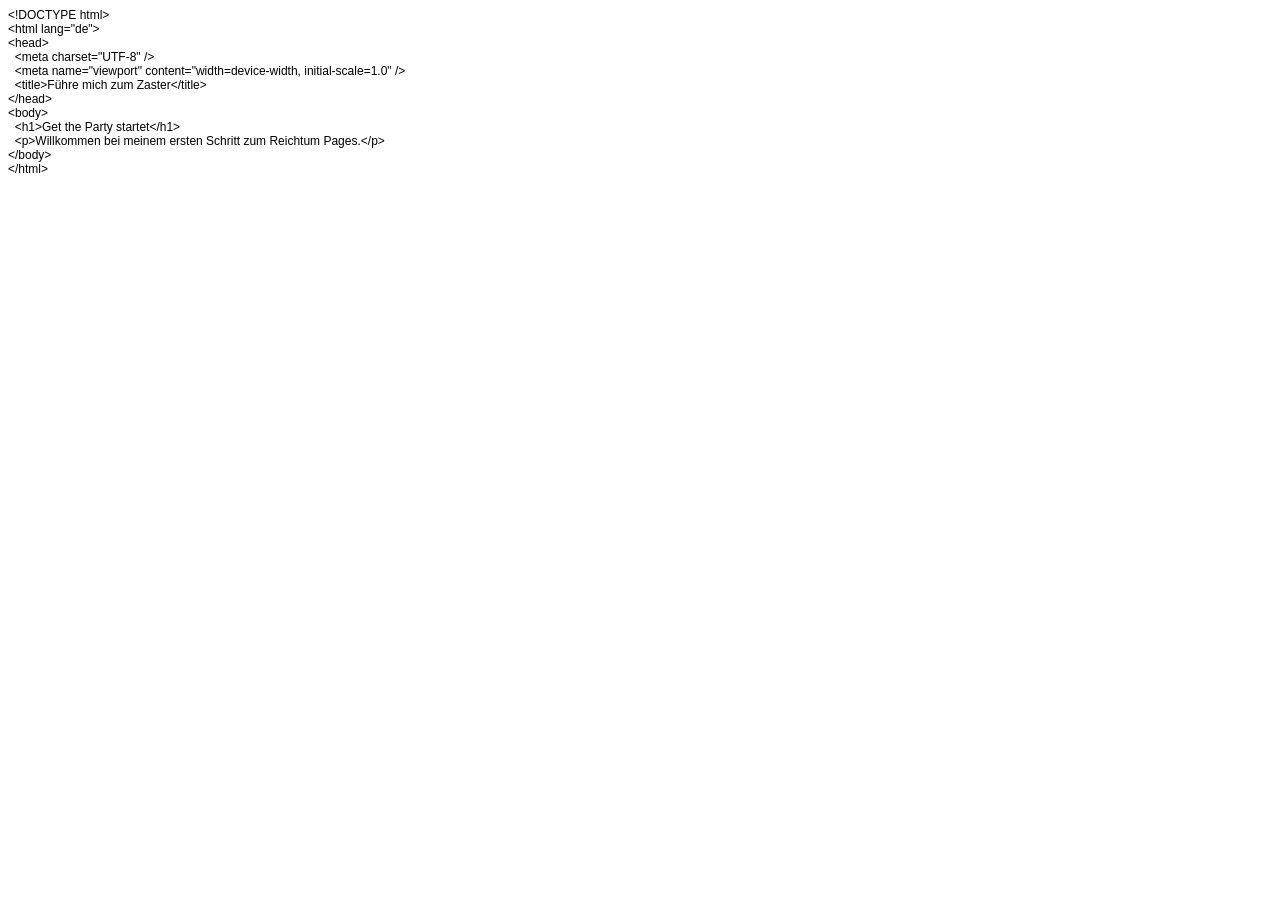
==== index.html @ fc2e339b "Add files via upload" ====
<!DOCTYPE html PUBLIC "-//W3C//DTD HTML 4.01//EN" "http://www.w3.org/TR/html4/strict.dtd">
<html>
<head>
  <meta http-equiv="Content-Type" content="text/html; charset=utf-8">
  <meta http-equiv="Content-Style-Type" content="text/css">
  <title></title>
  <meta name="Generator" content="Cocoa HTML Writer">
  <meta name="CocoaVersion" content="2575.6">
  <style type="text/css">
    p.p1 {margin: 0.0px 0.0px 0.0px 0.0px; font: 12.0px Helvetica}
  </style>
</head>
<body>
<p class="p1">&lt;!DOCTYPE html&gt;</p>
<p class="p1">&lt;html lang="de"&gt;</p>
<p class="p1">&lt;head&gt;</p>
<p class="p1"><span class="Apple-converted-space">  </span>&lt;meta charset="UTF-8" /&gt;</p>
<p class="p1"><span class="Apple-converted-space">  </span>&lt;meta name="viewport" content="width=device-width, initial-scale=1.0" /&gt;</p>
<p class="p1"><span class="Apple-converted-space">  </span>&lt;title&gt;Führe mich zum Zaster&lt;/title&gt;</p>
<p class="p1">&lt;/head&gt;</p>
<p class="p1">&lt;body&gt;</p>
<p class="p1"><span class="Apple-converted-space">  </span>&lt;h1&gt;Get the Party startet&lt;/h1&gt;</p>
<p class="p1"><span class="Apple-converted-space">  </span>&lt;p&gt;Willkommen bei meinem ersten Schritt zum Reichtum Pages.&lt;/p&gt;</p>
<p class="p1">&lt;/body&gt;</p>
<p class="p1">&lt;/html&gt;</p>
</body>
</html>
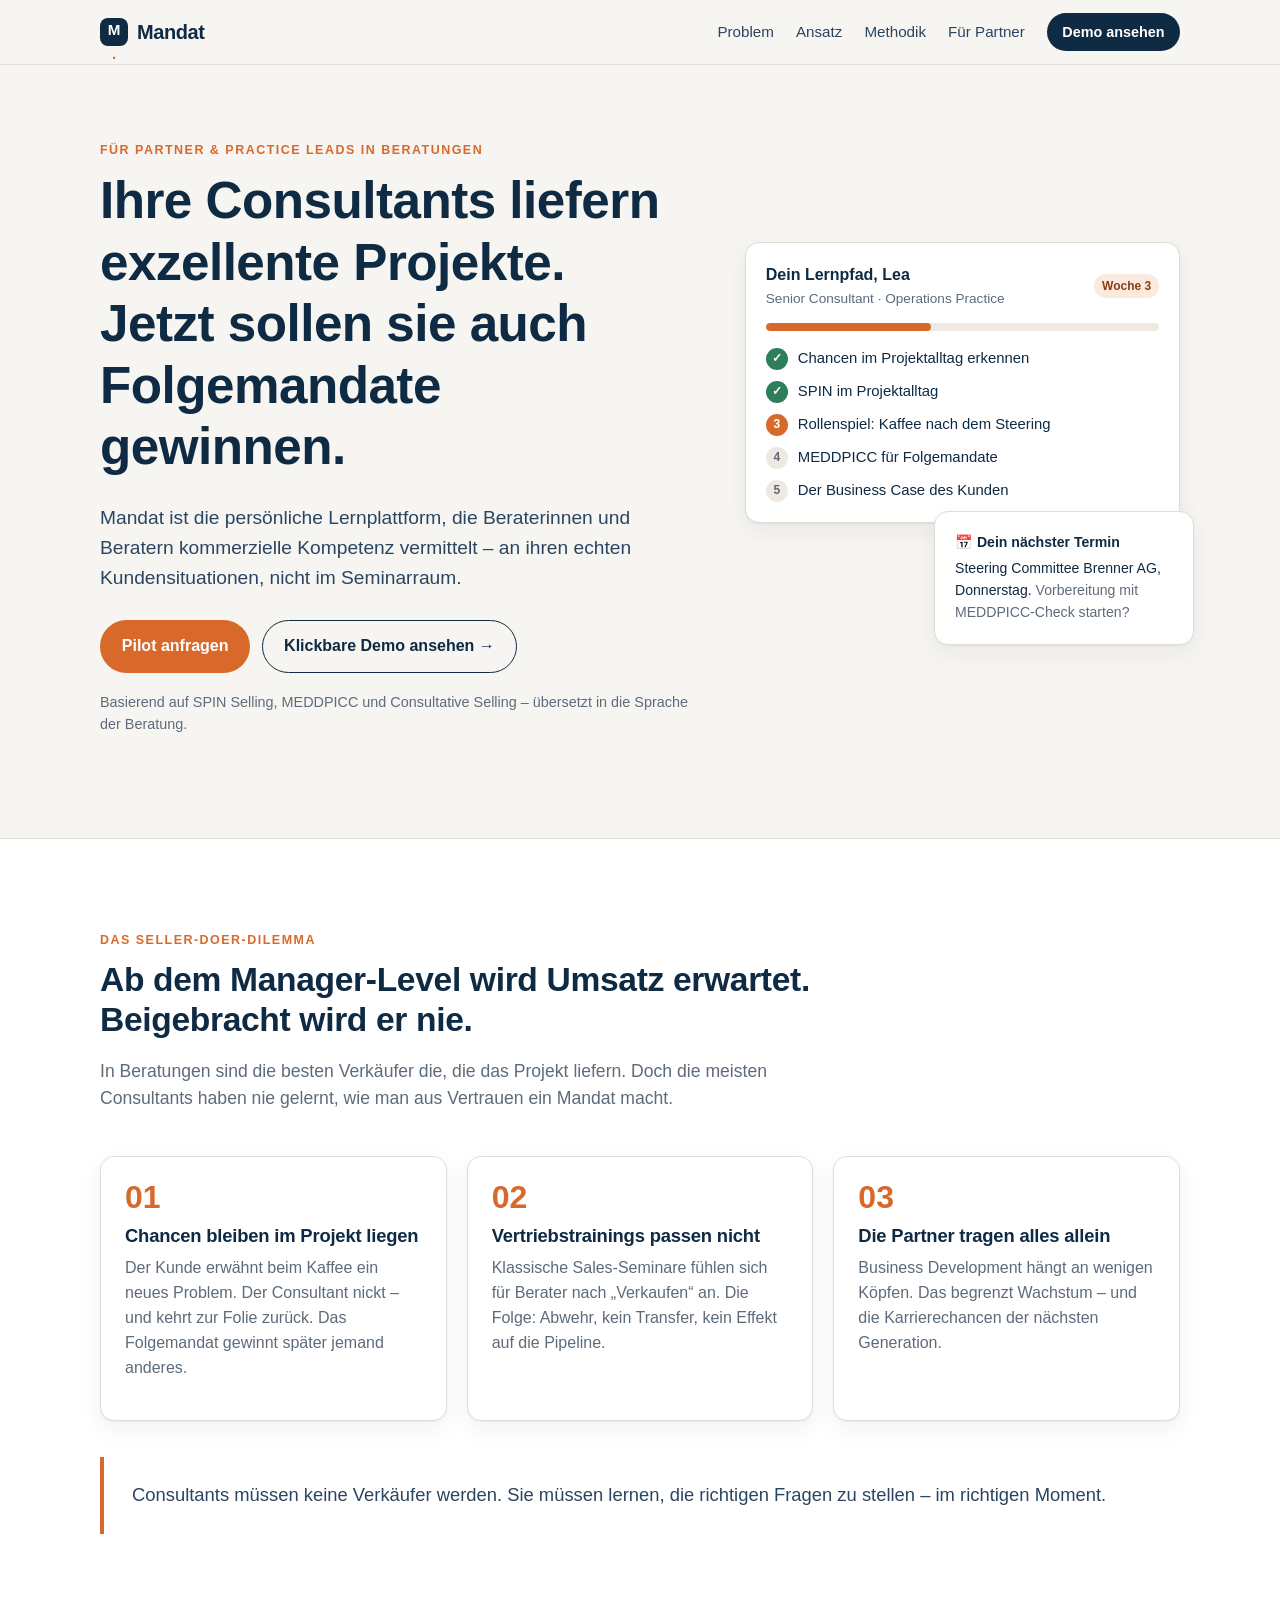
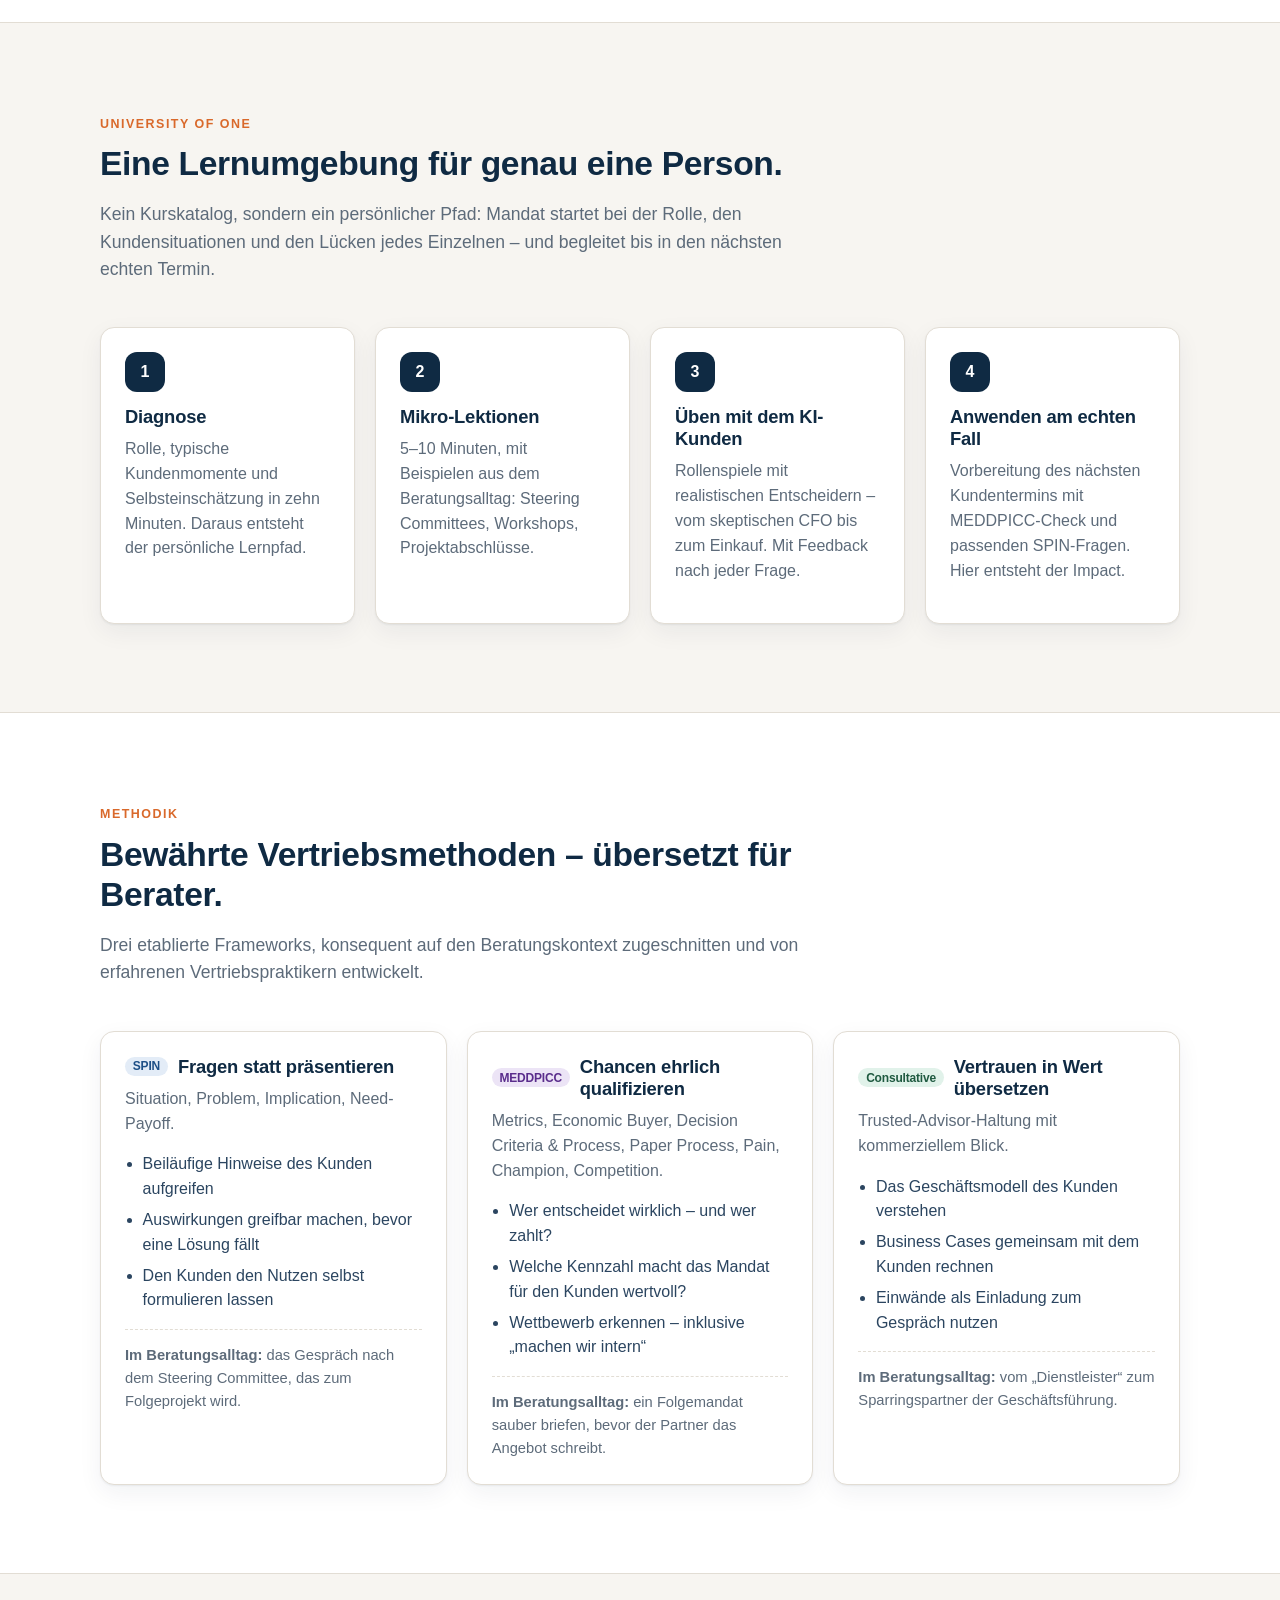
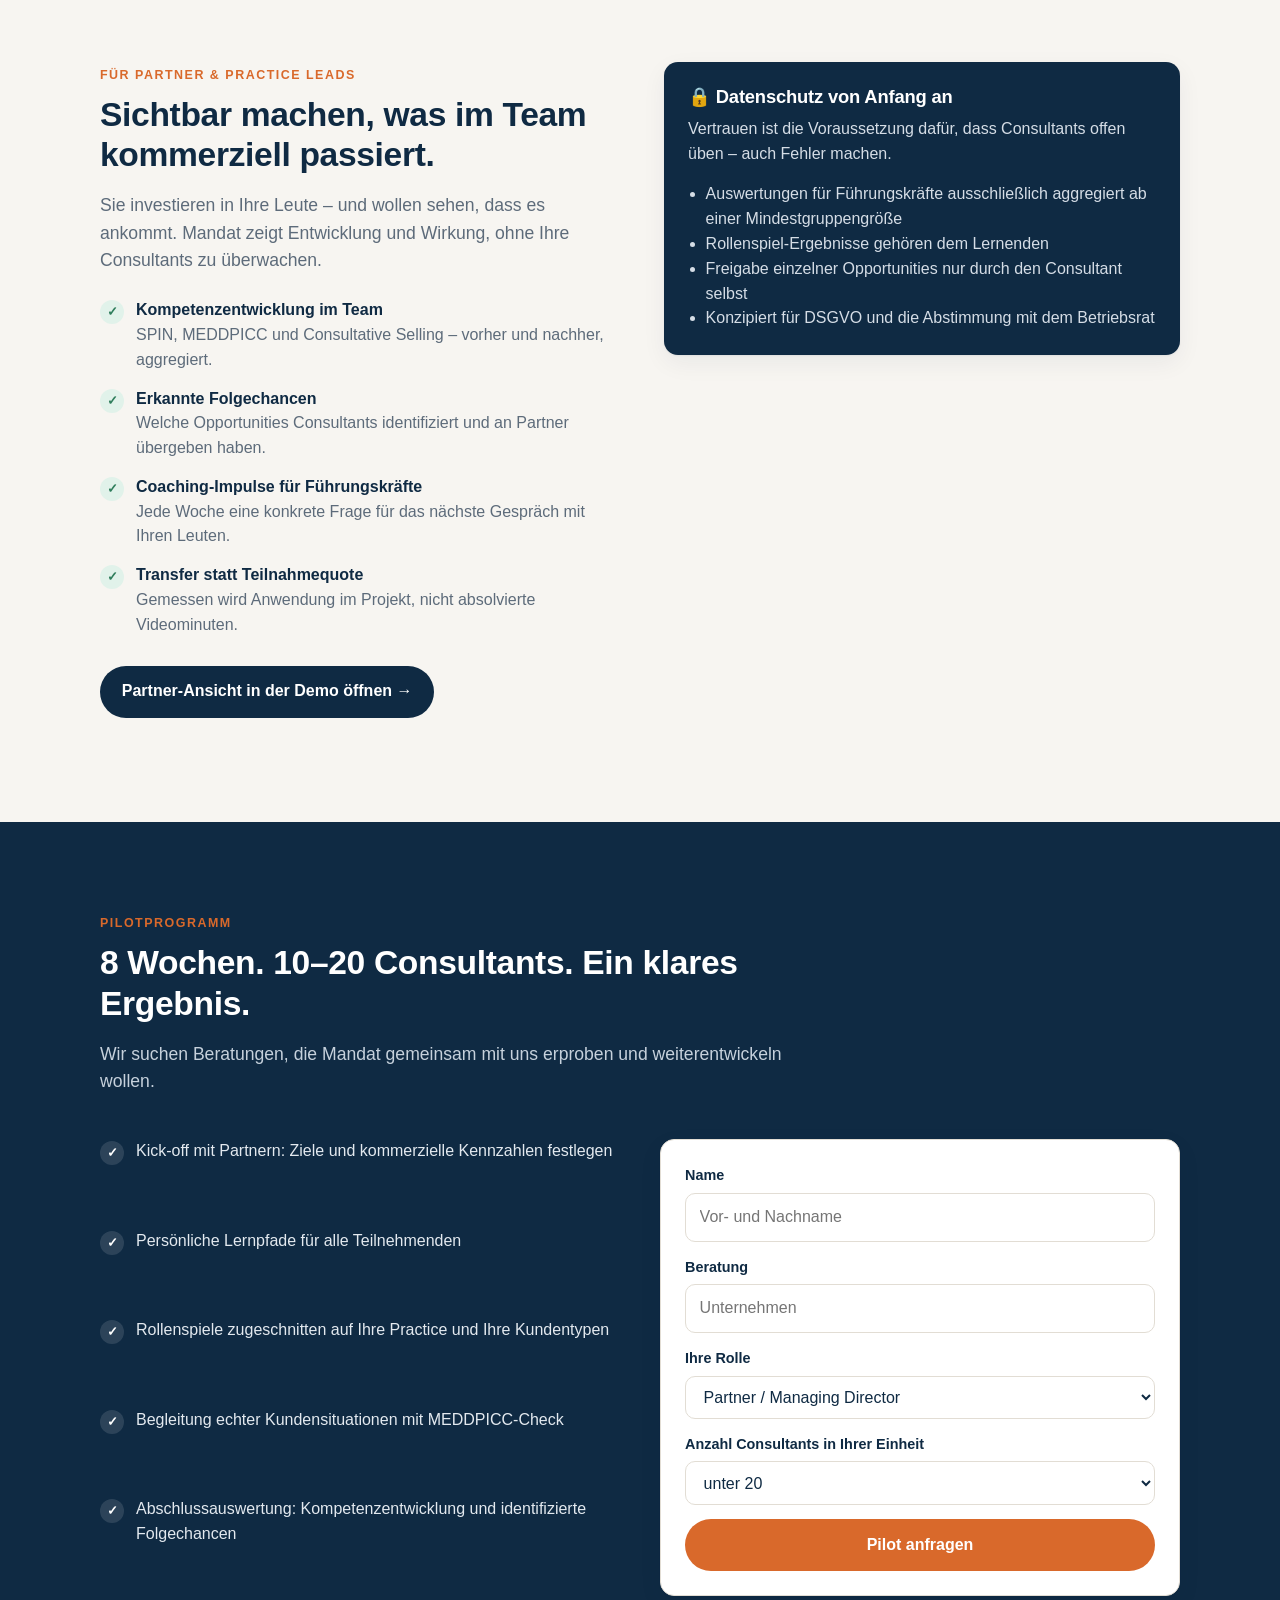
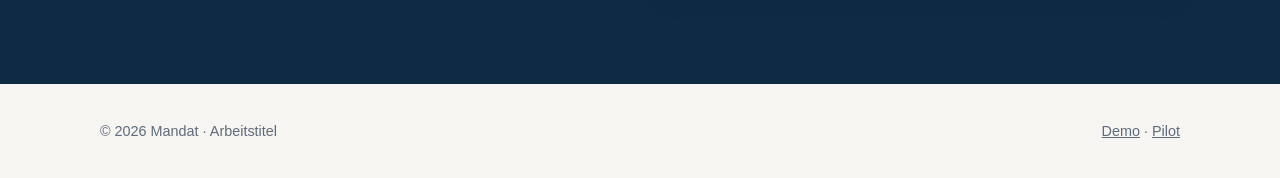
==== commit 52617f68: "Landingpage und klickbare Demo für Lernplattform Mandat Landingpage für Partner/Practice Leads in Be" ====
--- a/index.html
+++ b/index.html
@@ -1,27 +1,356 @@
-<!DOCTYPE html PUBLIC "-//W3C//DTD HTML 4.01//EN" "http://www.w3.org/TR/html4/strict.dtd">
-<html>
+<!DOCTYPE html>
+<html lang="de">
 <head>
-  <meta http-equiv="Content-Type" content="text/html; charset=utf-8">
-  <meta http-equiv="Content-Style-Type" content="text/css">
-  <title></title>
-  <meta name="Generator" content="Cocoa HTML Writer">
-  <meta name="CocoaVersion" content="2575.6">
-  <style type="text/css">
-    p.p1 {margin: 0.0px 0.0px 0.0px 0.0px; font: 12.0px Helvetica}
+  <meta charset="UTF-8" />
+  <meta name="viewport" content="width=device-width, initial-scale=1.0" />
+  <title>Mandat – Kommerzielle Kompetenz für Consultants</title>
+  <meta name="description" content="Die persönliche Lernplattform, die Consultants befähigt, Folgemandate zu erkennen und zu gewinnen – mit SPIN, MEDDPICC und Consultative Selling." />
+  <link rel="stylesheet" href="styles.css" />
+  <style>
+    header.site {
+      position: sticky; top: 0; z-index: 10; background: rgba(247, 245, 241, .92);
+      backdrop-filter: blur(8px); border-bottom: 1px solid var(--line);
+    }
+    header.site .container { display: flex; align-items: center; justify-content: space-between; height: 64px; gap: 16px; }
+    header.site nav { display: flex; gap: 22px; align-items: center; }
+    header.site nav a.link { text-decoration: none; color: var(--ink-2); font-weight: 500; font-size: .95rem; }
+    header.site nav a.link:hover { color: var(--accent); }
+    @media (max-width: 860px) { header.site nav a.link { display: none; } }
+
+    section { padding: 88px 0; }
+    section.alt { background: var(--surface); border-top: 1px solid var(--line); border-bottom: 1px solid var(--line); }
+    .section-head { max-width: 720px; margin-bottom: 44px; }
+    .section-head p { font-size: 1.1rem; color: var(--muted); }
+
+    /* Hero */
+    .hero { padding: 72px 0 88px; }
+    .hero-grid { display: grid; grid-template-columns: 1.15fr .85fr; gap: 56px; align-items: center; }
+    .hero p.lead { font-size: 1.2rem; color: var(--ink-2); max-width: 560px; }
+    .hero-ctas { display: flex; flex-wrap: wrap; gap: 12px; margin-top: 28px; }
+    .hero-note { margin-top: 18px; font-size: .9rem; color: var(--muted); }
+    @media (max-width: 900px) { .hero-grid { grid-template-columns: 1fr; gap: 40px; } }
+
+    .mock { position: relative; }
+    .mock .card { padding: 20px; }
+    .mock-top { display: flex; justify-content: space-between; align-items: center; margin-bottom: 14px; }
+    .mock-title { font-weight: 700; }
+    .mock-meta { font-size: .85rem; color: var(--muted); }
+    .progress { height: 8px; background: #eee9e1; border-radius: 99px; overflow: hidden; }
+    .progress > i { display: block; height: 100%; background: var(--accent); border-radius: 99px; }
+    .mock-steps { list-style: none; padding: 0; margin: 16px 0 0; display: grid; gap: 10px; }
+    .mock-steps li { display: flex; gap: 10px; align-items: center; font-size: .93rem; }
+    .dot { width: 22px; height: 22px; border-radius: 50%; display: grid; place-items: center; font-size: .75rem; font-weight: 700; flex: none; }
+    .dot.done { background: var(--good); color: #fff; }
+    .dot.now { background: var(--accent); color: #fff; }
+    .dot.todo { background: #eee9e1; color: var(--muted); }
+    .mock-float {
+      position: relative; width: 260px; margin: -12px -14px 0 auto; padding: 14px 16px;
+      font-size: .88rem;
+    }
+    .mock-float b { display: block; margin-bottom: 4px; }
+    @media (max-width: 520px) { .mock-float { width: auto; margin: 14px 0 0; } }
+
+    /* Grids */
+    .grid-3 { display: grid; grid-template-columns: repeat(3, 1fr); gap: 20px; }
+    .grid-4 { display: grid; grid-template-columns: repeat(4, 1fr); gap: 20px; }
+    @media (max-width: 960px) { .grid-4 { grid-template-columns: repeat(2, 1fr); } }
+    @media (max-width: 760px) { .grid-3, .grid-4 { grid-template-columns: 1fr; } }
+
+    .pain .num { font-size: 2rem; font-weight: 800; color: var(--accent); line-height: 1; margin-bottom: 12px; }
+    .quote {
+      margin-top: 36px; padding: 24px 28px; border-left: 4px solid var(--accent); background: var(--surface);
+      border-radius: 0 var(--radius) var(--radius) 0; font-size: 1.15rem; color: var(--ink-2);
+    }
+
+    .step .n {
+      width: 40px; height: 40px; border-radius: 12px; background: var(--ink); color: #fff;
+      display: grid; place-items: center; font-weight: 800; margin-bottom: 14px;
+    }
+
+    .method h3 { display: flex; align-items: center; gap: 10px; }
+    .method ul { padding-left: 1.1em; margin: 12px 0 0; color: var(--ink-2); }
+    .method li { margin-bottom: 6px; }
+    .method .translate { margin-top: 16px; padding-top: 14px; border-top: 1px dashed var(--line); font-size: .92rem; color: var(--muted); }
+
+    .split { display: grid; grid-template-columns: 1fr 1fr; gap: 48px; align-items: start; }
+    @media (max-width: 900px) { .split { grid-template-columns: 1fr; } }
+    .checklist { list-style: none; padding: 0; margin: 0; display: grid; gap: 14px; }
+    .checklist li { display: flex; gap: 12px; }
+    .checklist li::before {
+      content: "✓"; flex: none; width: 24px; height: 24px; border-radius: 50%; background: var(--good-soft);
+      color: var(--good); display: grid; place-items: center; font-weight: 800; font-size: .8rem; margin-top: 2px;
+    }
+    .privacy { background: var(--ink); color: #fff; border: none; }
+    .privacy h3 { color: #fff; }
+    .privacy p, .privacy li { color: #d5dde6; }
+    .privacy ul { padding-left: 1.1em; margin: 0; }
+
+    .pilot { background: var(--ink); color: #fff; }
+    .pilot .section-head p { color: #c6d1dc; }
+    .pilot-grid { display: grid; grid-template-columns: 1fr 1fr; gap: 40px; }
+    @media (max-width: 900px) { .pilot-grid { grid-template-columns: 1fr; } }
+    .pilot .checklist li { color: #e3e9ef; }
+    .pilot .checklist li::before { background: rgba(255,255,255,.12); color: #fff; }
+    form.card { color: var(--ink); }
+    label { display: block; font-weight: 600; font-size: .9rem; margin-bottom: 6px; }
+    input, select, textarea {
+      width: 100%; font: inherit; padding: .7em .85em; border: 1.5px solid var(--line); border-radius: 10px;
+      background: #fff; color: var(--ink); margin-bottom: 14px;
+    }
+    input:focus, select:focus, textarea:focus { outline: none; border-color: var(--accent); }
+    .form-ok { display: none; padding: 14px; background: var(--good-soft); color: #1f5a40; border-radius: 10px; font-weight: 500; }
+
+    footer { padding: 36px 0; font-size: .9rem; color: var(--muted); }
+    footer .container { display: flex; justify-content: space-between; flex-wrap: wrap; gap: 12px; }
   </style>
 </head>
 <body>
-<p class="p1">&lt;!DOCTYPE html&gt;</p>
-<p class="p1">&lt;html lang="de"&gt;</p>
-<p class="p1">&lt;head&gt;</p>
-<p class="p1"><span class="Apple-converted-space">  </span>&lt;meta charset="UTF-8" /&gt;</p>
-<p class="p1"><span class="Apple-converted-space">  </span>&lt;meta name="viewport" content="width=device-width, initial-scale=1.0" /&gt;</p>
-<p class="p1"><span class="Apple-converted-space">  </span>&lt;title&gt;Führe mich zum Zaster&lt;/title&gt;</p>
-<p class="p1">&lt;/head&gt;</p>
-<p class="p1">&lt;body&gt;</p>
-<p class="p1"><span class="Apple-converted-space">  </span>&lt;h1&gt;Get the Party startet&lt;/h1&gt;</p>
-<p class="p1"><span class="Apple-converted-space">  </span>&lt;p&gt;Willkommen bei meinem ersten Schritt zum Reichtum Pages.&lt;/p&gt;</p>
-<p class="p1">&lt;/body&gt;</p>
-<p class="p1">&lt;/html&gt;</p>
+
+<header class="site">
+  <div class="container">
+    <a class="logo" href="#"><span class="logo-mark">M<span>.</span></span>Mandat</a>
+    <nav>
+      <a class="link" href="#problem">Problem</a>
+      <a class="link" href="#ansatz">Ansatz</a>
+      <a class="link" href="#methodik">Methodik</a>
+      <a class="link" href="#partner">Für Partner</a>
+      <a class="btn btn-dark btn-sm" href="demo.html">Demo ansehen</a>
+    </nav>
+  </div>
+</header>
+
+<main>
+  <!-- HERO -->
+  <section class="hero">
+    <div class="container hero-grid">
+      <div>
+        <span class="eyebrow">Für Partner &amp; Practice Leads in Beratungen</span>
+        <h1>Ihre Consultants liefern exzellente Projekte. Jetzt sollen sie auch Folgemandate gewinnen.</h1>
+        <p class="lead">Mandat ist die persönliche Lernplattform, die Beraterinnen und Beratern kommerzielle Kompetenz vermittelt – an ihren echten Kundensituationen, nicht im Seminarraum.</p>
+        <div class="hero-ctas">
+          <a class="btn btn-primary" href="#pilot">Pilot anfragen</a>
+          <a class="btn btn-ghost" href="demo.html">Klickbare Demo ansehen →</a>
+        </div>
+        <p class="hero-note">Basierend auf SPIN Selling, MEDDPICC und Consultative Selling – übersetzt in die Sprache der Beratung.</p>
+      </div>
+
+      <div class="mock" aria-hidden="true">
+        <div class="card">
+          <div class="mock-top">
+            <div>
+              <div class="mock-title">Dein Lernpfad, Lea</div>
+              <div class="mock-meta">Senior Consultant · Operations Practice</div>
+            </div>
+            <span class="tag">Woche 3</span>
+          </div>
+          <div class="progress"><i style="width: 42%"></i></div>
+          <ul class="mock-steps">
+            <li><span class="dot done">✓</span> Chancen im Projektalltag erkennen</li>
+            <li><span class="dot done">✓</span> SPIN im Projektalltag</li>
+            <li><span class="dot now">3</span> Rollenspiel: Kaffee nach dem Steering</li>
+            <li><span class="dot todo">4</span> MEDDPICC für Folgemandate</li>
+            <li><span class="dot todo">5</span> Der Business Case des Kunden</li>
+          </ul>
+        </div>
+        <div class="card mock-float">
+          <b>📅 Dein nächster Termin</b>
+          Steering Committee Brenner AG, Donnerstag. <span class="muted">Vorbereitung mit MEDDPICC-Check starten?</span>
+        </div>
+      </div>
+    </div>
+  </section>
+
+  <!-- PROBLEM -->
+  <section id="problem" class="alt">
+    <div class="container">
+      <div class="section-head">
+        <span class="eyebrow">Das Seller-Doer-Dilemma</span>
+        <h2>Ab dem Manager-Level wird Umsatz erwartet. Beigebracht wird er nie.</h2>
+        <p>In Beratungen sind die besten Verkäufer die, die das Projekt liefern. Doch die meisten Consultants haben nie gelernt, wie man aus Vertrauen ein Mandat macht.</p>
+      </div>
+      <div class="grid-3">
+        <div class="card pain">
+          <div class="num">01</div>
+          <h3>Chancen bleiben im Projekt liegen</h3>
+          <p class="muted">Der Kunde erwähnt beim Kaffee ein neues Problem. Der Consultant nickt – und kehrt zur Folie zurück. Das Folgemandat gewinnt später jemand anderes.</p>
+        </div>
+        <div class="card pain">
+          <div class="num">02</div>
+          <h3>Vertriebstrainings passen nicht</h3>
+          <p class="muted">Klassische Sales-Seminare fühlen sich für Berater nach „Verkaufen“ an. Die Folge: Abwehr, kein Transfer, kein Effekt auf die Pipeline.</p>
+        </div>
+        <div class="card pain">
+          <div class="num">03</div>
+          <h3>Die Partner tragen alles allein</h3>
+          <p class="muted">Business Development hängt an wenigen Köpfen. Das begrenzt Wachstum – und die Karrierechancen der nächsten Generation.</p>
+        </div>
+      </div>
+      <div class="quote">
+        Consultants müssen keine Verkäufer werden. Sie müssen lernen, die richtigen Fragen zu stellen – im richtigen Moment.
+      </div>
+    </div>
+  </section>
+
+  <!-- ANSATZ -->
+  <section id="ansatz">
+    <div class="container">
+      <div class="section-head">
+        <span class="eyebrow">University of One</span>
+        <h2>Eine Lernumgebung für genau eine Person.</h2>
+        <p>Kein Kurskatalog, sondern ein persönlicher Pfad: Mandat startet bei der Rolle, den Kundensituationen und den Lücken jedes Einzelnen – und begleitet bis in den nächsten echten Termin.</p>
+      </div>
+      <div class="grid-4">
+        <div class="card step">
+          <div class="n">1</div>
+          <h3>Diagnose</h3>
+          <p class="muted">Rolle, typische Kundenmomente und Selbsteinschätzung in zehn Minuten. Daraus entsteht der persönliche Lernpfad.</p>
+        </div>
+        <div class="card step">
+          <div class="n">2</div>
+          <h3>Mikro-Lektionen</h3>
+          <p class="muted">5–10 Minuten, mit Beispielen aus dem Beratungsalltag: Steering Committees, Workshops, Projektabschlüsse.</p>
+        </div>
+        <div class="card step">
+          <div class="n">3</div>
+          <h3>Üben mit dem KI-Kunden</h3>
+          <p class="muted">Rollenspiele mit realistischen Entscheidern – vom skeptischen CFO bis zum Einkauf. Mit Feedback nach jeder Frage.</p>
+        </div>
+        <div class="card step">
+          <div class="n">4</div>
+          <h3>Anwenden am echten Fall</h3>
+          <p class="muted">Vorbereitung des nächsten Kundentermins mit MEDDPICC-Check und passenden SPIN-Fragen. Hier entsteht der Impact.</p>
+        </div>
+      </div>
+    </div>
+  </section>
+
+  <!-- METHODIK -->
+  <section id="methodik" class="alt">
+    <div class="container">
+      <div class="section-head">
+        <span class="eyebrow">Methodik</span>
+        <h2>Bewährte Vertriebsmethoden – übersetzt für Berater.</h2>
+        <p>Drei etablierte Frameworks, konsequent auf den Beratungskontext zugeschnitten und von erfahrenen Vertriebspraktikern entwickelt.</p>
+      </div>
+      <div class="grid-3">
+        <div class="card method">
+          <h3><span class="tag spin">SPIN</span> Fragen statt präsentieren</h3>
+          <p class="muted">Situation, Problem, Implication, Need-Payoff.</p>
+          <ul>
+            <li>Beiläufige Hinweise des Kunden aufgreifen</li>
+            <li>Auswirkungen greifbar machen, bevor eine Lösung fällt</li>
+            <li>Den Kunden den Nutzen selbst formulieren lassen</li>
+          </ul>
+          <div class="translate"><b>Im Beratungsalltag:</b> das Gespräch nach dem Steering Committee, das zum Folgeprojekt wird.</div>
+        </div>
+        <div class="card method">
+          <h3><span class="tag medd">MEDDPICC</span> Chancen ehrlich qualifizieren</h3>
+          <p class="muted">Metrics, Economic Buyer, Decision Criteria &amp; Process, Paper Process, Pain, Champion, Competition.</p>
+          <ul>
+            <li>Wer entscheidet wirklich – und wer zahlt?</li>
+            <li>Welche Kennzahl macht das Mandat für den Kunden wertvoll?</li>
+            <li>Wettbewerb erkennen – inklusive „machen wir intern“</li>
+          </ul>
+          <div class="translate"><b>Im Beratungsalltag:</b> ein Folgemandat sauber briefen, bevor der Partner das Angebot schreibt.</div>
+        </div>
+        <div class="card method">
+          <h3><span class="tag cons">Consultative</span> Vertrauen in Wert übersetzen</h3>
+          <p class="muted">Trusted-Advisor-Haltung mit kommerziellem Blick.</p>
+          <ul>
+            <li>Das Geschäftsmodell des Kunden verstehen</li>
+            <li>Business Cases gemeinsam mit dem Kunden rechnen</li>
+            <li>Einwände als Einladung zum Gespräch nutzen</li>
+          </ul>
+          <div class="translate"><b>Im Beratungsalltag:</b> vom „Dienstleister“ zum Sparringspartner der Geschäftsführung.</div>
+        </div>
+      </div>
+    </div>
+  </section>
+
+  <!-- PARTNER -->
+  <section id="partner">
+    <div class="container split">
+      <div>
+        <span class="eyebrow">Für Partner &amp; Practice Leads</span>
+        <h2>Sichtbar machen, was im Team kommerziell passiert.</h2>
+        <p class="muted" style="font-size:1.1rem">Sie investieren in Ihre Leute – und wollen sehen, dass es ankommt. Mandat zeigt Entwicklung und Wirkung, ohne Ihre Consultants zu überwachen.</p>
+        <ul class="checklist" style="margin-top:24px">
+          <li><div><b>Kompetenzentwicklung im Team</b><br><span class="muted">SPIN, MEDDPICC und Consultative Selling – vorher und nachher, aggregiert.</span></div></li>
+          <li><div><b>Erkannte Folgechancen</b><br><span class="muted">Welche Opportunities Consultants identifiziert und an Partner übergeben haben.</span></div></li>
+          <li><div><b>Coaching-Impulse für Führungskräfte</b><br><span class="muted">Jede Woche eine konkrete Frage für das nächste Gespräch mit Ihren Leuten.</span></div></li>
+          <li><div><b>Transfer statt Teilnahmequote</b><br><span class="muted">Gemessen wird Anwendung im Projekt, nicht absolvierte Videominuten.</span></div></li>
+        </ul>
+        <p style="margin-top:28px"><a class="btn btn-dark" href="demo.html#partner">Partner-Ansicht in der Demo öffnen →</a></p>
+      </div>
+      <div class="card privacy">
+        <h3>🔒 Datenschutz von Anfang an</h3>
+        <p>Vertrauen ist die Voraussetzung dafür, dass Consultants offen üben – auch Fehler machen.</p>
+        <ul>
+          <li>Auswertungen für Führungskräfte ausschließlich aggregiert ab einer Mindestgruppengröße</li>
+          <li>Rollenspiel-Ergebnisse gehören dem Lernenden</li>
+          <li>Freigabe einzelner Opportunities nur durch den Consultant selbst</li>
+          <li>Konzipiert für DSGVO und die Abstimmung mit dem Betriebsrat</li>
+        </ul>
+      </div>
+    </div>
+  </section>
+
+  <!-- PILOT -->
+  <section id="pilot" class="pilot">
+    <div class="container">
+      <div class="section-head">
+        <span class="eyebrow">Pilotprogramm</span>
+        <h2>8 Wochen. 10–20 Consultants. Ein klares Ergebnis.</h2>
+        <p>Wir suchen Beratungen, die Mandat gemeinsam mit uns erproben und weiterentwickeln wollen.</p>
+      </div>
+      <div class="pilot-grid">
+        <ul class="checklist">
+          <li>Kick-off mit Partnern: Ziele und kommerzielle Kennzahlen festlegen</li>
+          <li>Persönliche Lernpfade für alle Teilnehmenden</li>
+          <li>Rollenspiele zugeschnitten auf Ihre Practice und Ihre Kundentypen</li>
+          <li>Begleitung echter Kundensituationen mit MEDDPICC-Check</li>
+          <li>Abschlussauswertung: Kompetenzentwicklung und identifizierte Folgechancen</li>
+        </ul>
+        <form class="card" id="pilot-form">
+          <label for="f-name">Name</label>
+          <input id="f-name" required placeholder="Vor- und Nachname" />
+          <label for="f-firm">Beratung</label>
+          <input id="f-firm" required placeholder="Unternehmen" />
+          <label for="f-role">Ihre Rolle</label>
+          <select id="f-role">
+            <option>Partner / Managing Director</option>
+            <option>Practice Lead</option>
+            <option>Learning &amp; Development</option>
+            <option>Andere</option>
+          </select>
+          <label for="f-size">Anzahl Consultants in Ihrer Einheit</label>
+          <select id="f-size">
+            <option>unter 20</option>
+            <option>20–100</option>
+            <option>100–500</option>
+            <option>über 500</option>
+          </select>
+          <button class="btn btn-primary" type="submit" style="width:100%">Pilot anfragen</button>
+          <div class="form-ok" id="form-ok" style="margin-top:14px">Danke! (Demo: Das Formular ist noch nicht an ein System angebunden.)</div>
+        </form>
+      </div>
+    </div>
+  </section>
+</main>
+
+<footer>
+  <div class="container">
+    <span>© 2026 Mandat · Arbeitstitel</span>
+    <span><a href="demo.html">Demo</a> · <a href="#pilot">Pilot</a></span>
+  </div>
+</footer>
+
+<script>
+  document.getElementById('pilot-form').addEventListener('submit', function (e) {
+    e.preventDefault();
+    document.getElementById('form-ok').style.display = 'block';
+    this.querySelector('button').disabled = true;
+  });
+</script>
 </body>
 </html>
--- a/styles.css
+++ b/styles.css
@@ -0,0 +1,79 @@
+/* Mandat – gemeinsame Styles für Landingpage und Demo */
+:root {
+  --ink: #0f2a43;
+  --ink-2: #2b4560;
+  --muted: #5d6b7a;
+  --line: #e2ddd4;
+  --bg: #f7f5f1;
+  --surface: #ffffff;
+  --accent: #d9692b;
+  --accent-soft: #fbe9dd;
+  --good: #2e7d5b;
+  --good-soft: #e1f2ea;
+  --warn: #b7791f;
+  --warn-soft: #fbf0d9;
+  --bad: #b23b3b;
+  --bad-soft: #f8e1e1;
+  --radius: 14px;
+  --shadow: 0 1px 2px rgba(15, 42, 67, .06), 0 8px 24px rgba(15, 42, 67, .06);
+  --font: "Inter", -apple-system, BlinkMacSystemFont, "Segoe UI", Roboto, "Helvetica Neue", Arial, sans-serif;
+}
+
+* { box-sizing: border-box; }
+html { scroll-behavior: smooth; }
+body {
+  margin: 0;
+  font-family: var(--font);
+  color: var(--ink);
+  background: var(--bg);
+  line-height: 1.55;
+  -webkit-font-smoothing: antialiased;
+}
+img { max-width: 100%; }
+a { color: inherit; }
+h1, h2, h3, h4 { line-height: 1.2; margin: 0 0 .5em; letter-spacing: -.01em; }
+h1 { font-size: clamp(2rem, 4.5vw, 3.2rem); }
+h2 { font-size: clamp(1.5rem, 3vw, 2.1rem); }
+h3 { font-size: 1.15rem; }
+p { margin: 0 0 1em; }
+
+.container { width: 100%; max-width: 1120px; margin: 0 auto; padding: 0 20px; }
+
+.btn {
+  display: inline-flex; align-items: center; justify-content: center; gap: .5em;
+  padding: .8em 1.3em; border-radius: 999px; border: 1.5px solid transparent;
+  font: inherit; font-weight: 600; text-decoration: none; cursor: pointer;
+  transition: transform .1s ease, background .15s ease, box-shadow .15s ease;
+}
+.btn:active { transform: translateY(1px); }
+.btn-primary { background: var(--accent); color: #fff; }
+.btn-primary:hover { background: #c45a1f; }
+.btn-dark { background: var(--ink); color: #fff; }
+.btn-dark:hover { background: var(--ink-2); }
+.btn-ghost { background: transparent; color: var(--ink); border-color: var(--ink); }
+.btn-ghost:hover { background: rgba(15, 42, 67, .06); }
+.btn:disabled { opacity: .45; cursor: not-allowed; }
+.btn-sm { padding: .5em 1em; font-size: .9rem; }
+
+.eyebrow {
+  display: inline-block; font-size: .78rem; font-weight: 700; letter-spacing: .12em;
+  text-transform: uppercase; color: var(--accent); margin-bottom: .8em;
+}
+.muted { color: var(--muted); }
+.card {
+  background: var(--surface); border: 1px solid var(--line); border-radius: var(--radius);
+  padding: 24px; box-shadow: var(--shadow);
+}
+.tag {
+  display: inline-block; font-size: .75rem; font-weight: 600; padding: .2em .65em;
+  border-radius: 999px; background: var(--accent-soft); color: #8a3d12;
+}
+.tag.spin { background: #e3ecf7; color: #1d4f86; }
+.tag.medd { background: #ece4f6; color: #5a2d8c; }
+.tag.cons { background: var(--good-soft); color: #1f5a40; }
+.logo { font-weight: 800; font-size: 1.25rem; letter-spacing: -.02em; text-decoration: none; display: inline-flex; align-items: center; gap: .45em; }
+.logo-mark {
+  width: 28px; height: 28px; border-radius: 8px; background: var(--ink); color: #fff;
+  display: inline-grid; place-items: center; font-size: .95rem;
+}
+.logo-mark span { color: var(--accent); }
